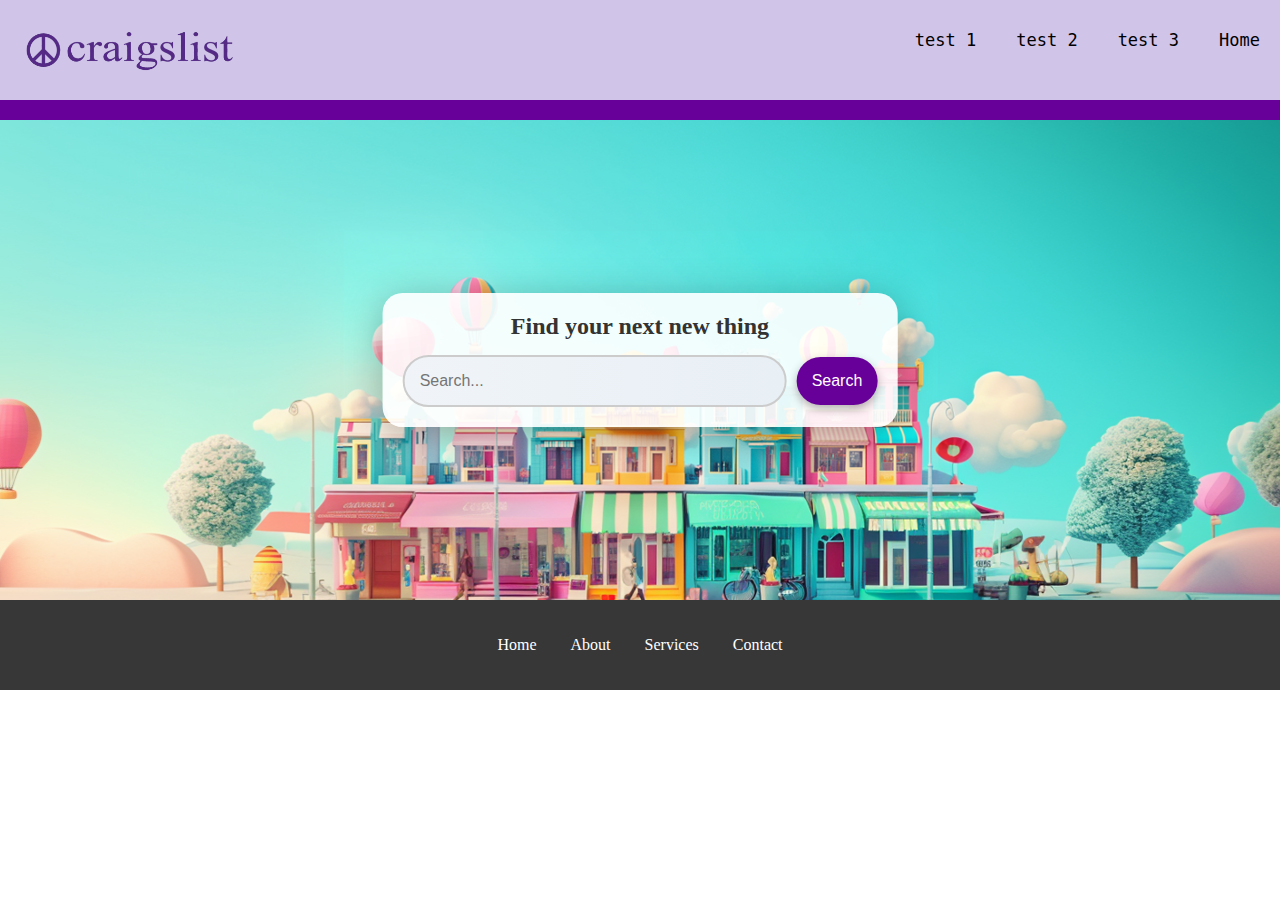
==== index.html @ de423bd8 "HW 17 changes" ====
<!DOCTYPE html>
<html>
    <head>
        <link href="css\home.css" type="text/css" rel="stylesheet" />
        <script src="app.js" type="text/javascript"></script>
    </head>
    <body>
        <section class="header">
            <div class="top_nav">
                <a>
                    <img
                        class="logo"
                        src="images\craigslist_logo.png"
                        alt="Craigslist Logo"
                    />
                </a>
                <div class="nav_links">
                    <a class="active" href="index.html"> Home </a>
                    <a href="#test3">test 3</a>
                    <a href="#test2">test 2</a>
                    <a href="#test1">test 1</a>
                </div>
            </div>
            <div class="hero">
                <div class="search-box">
                    <div class="hero-text">Find your next new thing</div>
                    <div class="search-input-container">
                        <input type="text" placeholder="Search..." />
                        <button type="submit">Search</button>
                    </div>
                </div>
                <img
                    class="heroImg"
                    src="images/heroBannerImg.png"
                    alt="Cartoon Street Image"
                />
            </div>
        </section>
        <section class="body">
            <div></div>
        </section>
        <footer>
            <ul>
                <li><a href="#">Home</a></li>
                <li><a href="#">About</a></li>
                <li><a href="#">Services</a></li>
                <li><a href="#">Contact</a></li>
            </ul>
        </footer>
    </body>
</html>
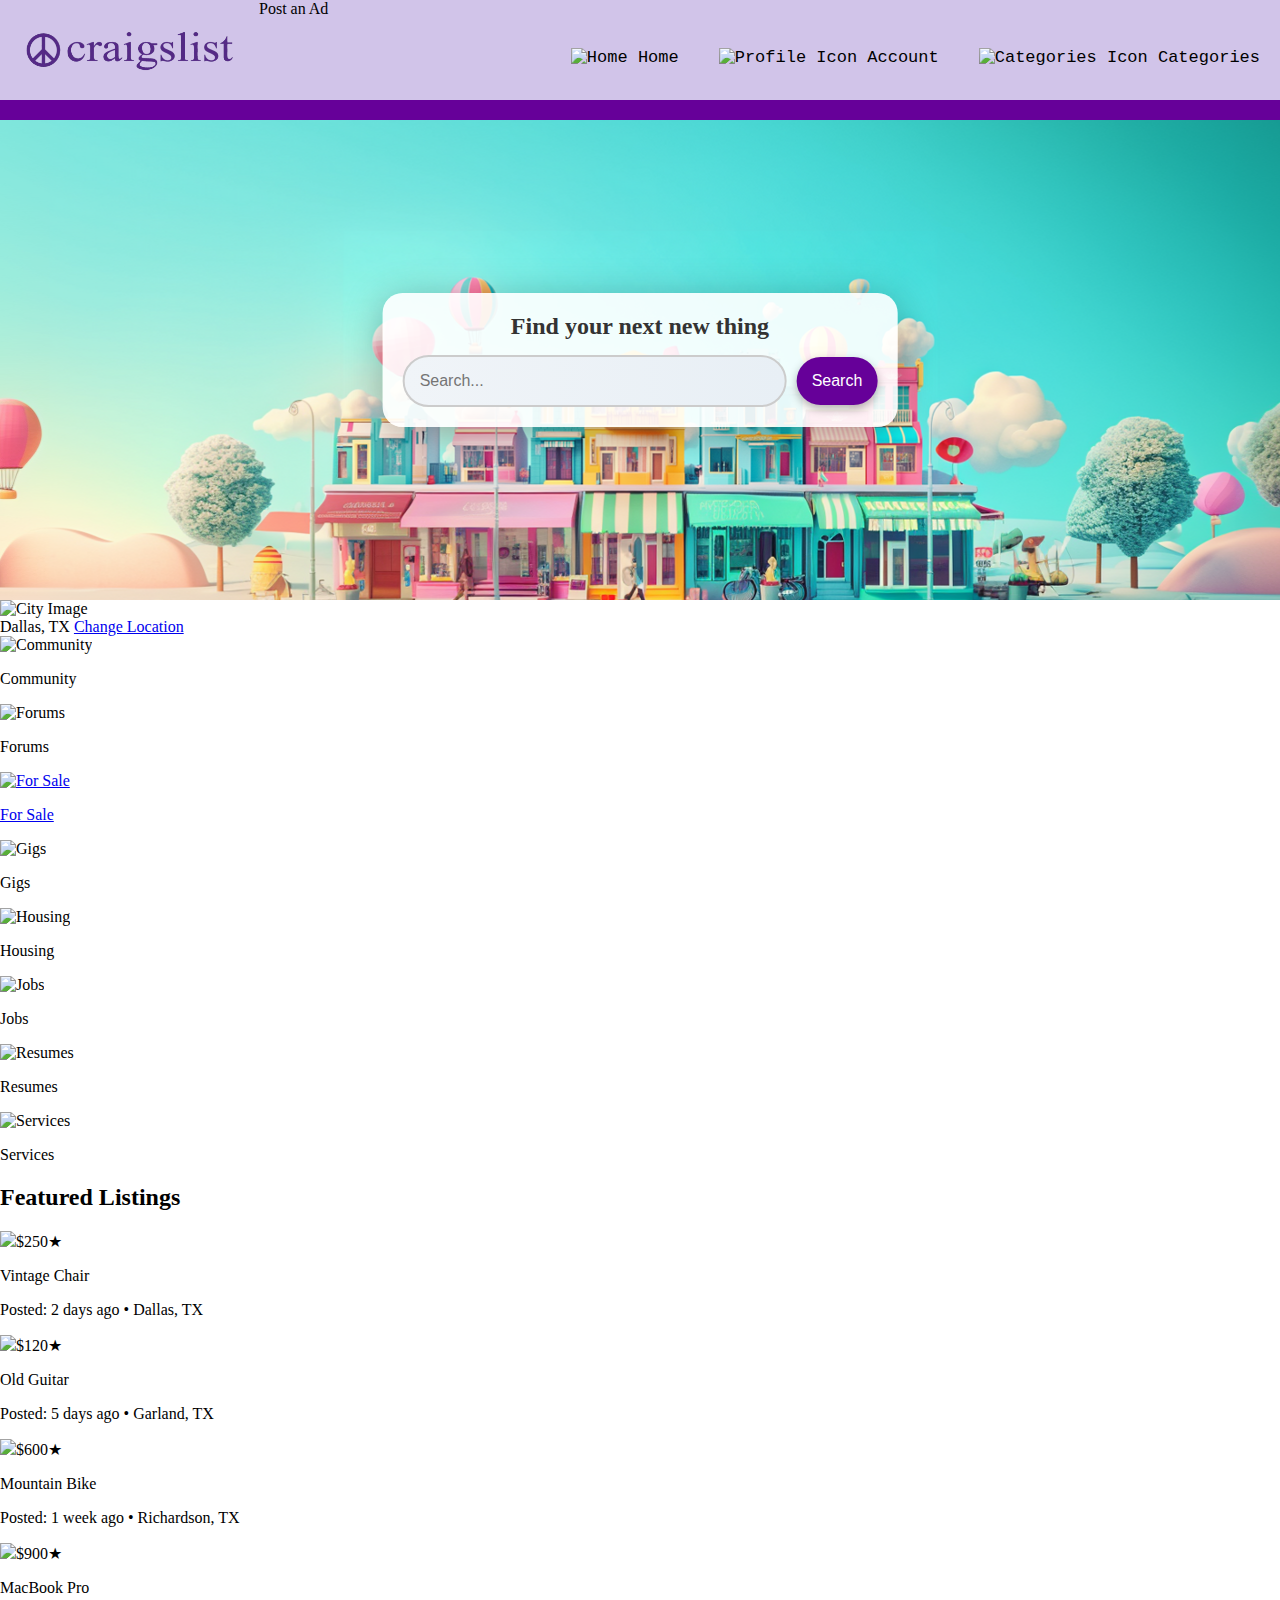
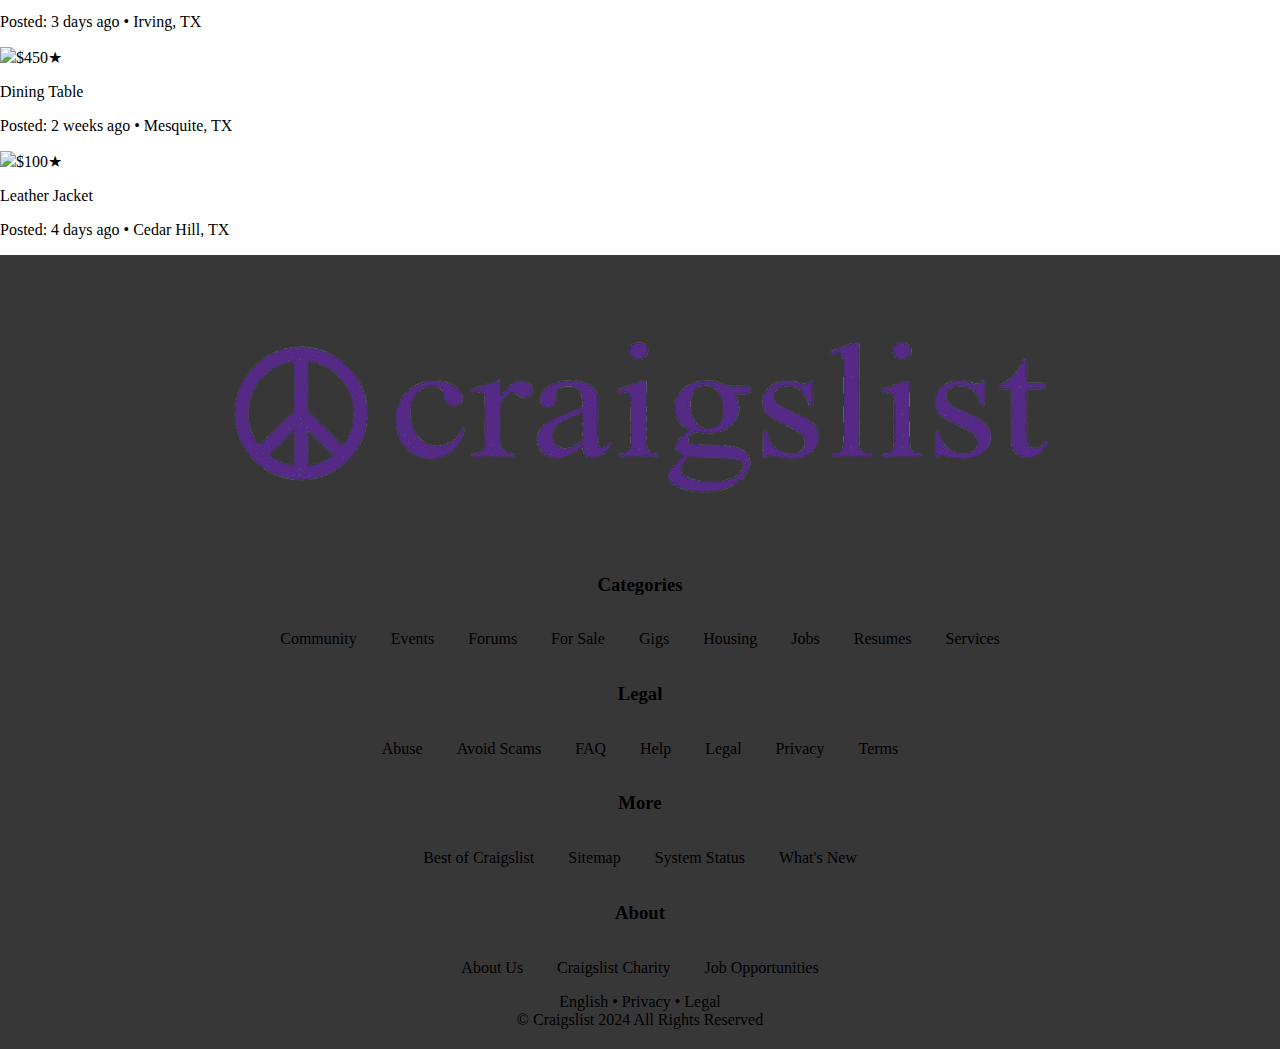
==== commit 64be1326: "link break" ====
--- a/index.html
+++ b/index.html
@@ -1,6 +1,10 @@
 <!DOCTYPE html>
 <html>
     <head>
+        <title>
+            craigslist: dallas jobs, apartments, for sale, services, community,
+            and events
+        </title>
         <link href="css\home.css" type="text/css" rel="stylesheet" />
         <script src="app.js" type="text/javascript"></script>
     </head>
@@ -15,37 +19,173 @@
                     />
                 </a>
                 <div class="nav_links">
-                    <a class="active" href="index.html"> Home </a>
-                    <a href="#test3">test 3</a>
-                    <a href="#test2">test 2</a>
-                    <a href="#test1">test 1</a>
+                    <div class="post-ad">Post an Ad</div>
+                    <a href="#categories">
+                        <img
+                            class="categories-icon"
+                            src="images/categories_icon.png"
+                            alt="Categories Icon"
+                        />
+                        <span>Categories</span>
+                    </a>
+                    <a href="#account">
+                        <img
+                            class="profile-icon"
+                            src="images/profile_icon.png"
+                            alt="Profile Icon"
+                        />
+                        <span>Account</span>
+                    </a>
+                    <a href="#home">
+                        <img
+                            class="home-icon"
+                            src="path/to/house-icon.png"
+                            alt="Home"
+                        />
+                        <span>Home</span>
+                    </a>
                 </div>
             </div>
-            <div class="hero">
-                <div class="search-box">
-                    <div class="hero-text">Find your next new thing</div>
-                    <div class="search-input-container">
-                        <input type="text" placeholder="Search..." />
-                        <button type="submit">Search</button>
-                    </div>
+        </section>
+        <section class="hero">
+            <div class="search-box">
+                <div class="hero-text">Find your next new thing</div>
+                <div class="search-input-container">
+                    <input type="text" placeholder="Search..." />
+                    <button type="submit">Search</button>
                 </div>
-                <img
-                    class="heroImg"
-                    src="images/heroBannerImg.png"
-                    alt="Cartoon Street Image"
-                />
+            </div>
+            <img
+                class="heroImg"
+                src="images/heroBannerImg.png"
+                alt="Cartoon Street Image"
+            />
+        </section>
+        <section class="location">
+            <img
+                src="https://via.placeholder.com/150"
+                alt="City Image"
+                class="location-image"
+            />
+            <div class="location-text">
+                <span class="location-name">Dallas, TX</span>
+                <a href="#" class="change-location">Change Location</a>
             </div>
         </section>
-        <section class="body">
-            <div></div>
+        <section class="categories">
+            <div class="grid-container">
+                <div class="grid-item">
+                    <img
+                        src="https://via.placeholder.com/150"
+                        alt="Community"
+                    />
+                    <p>Community</p>
+                </div>
+                <div class="grid-item">
+                    <img src="https://via.placeholder.com/150" alt="Forums" />
+                    <p>Forums</p>
+                </div>
+                <div class="grid-item">
+                    <a href="for-sale.html">
+                        <img
+                            src="https://via.placeholder.com/150"
+                            alt="For Sale"
+                        />
+                        <p>For Sale</p>
+                    </a>
+                </div>
+                <div class="grid-item">
+                    <img src="https://via.placeholder.com/150" alt="Gigs" />
+                    <p>Gigs</p>
+                </div>
+                <div class="grid-item">
+                    <img src="https://via.placeholder.com/150" alt="Housing" />
+                    <p>Housing</p>
+                </div>
+                <div class="grid-item">
+                    <img src="https://via.placeholder.com/150" alt="Jobs" />
+                    <p>Jobs</p>
+                </div>
+                <div class="grid-item">
+                    <img src="https://via.placeholder.com/150" alt="Resumes" />
+                    <p>Resumes</p>
+                </div>
+                <div class="grid-item">
+                    <img src="https://via.placeholder.com/150" alt="Services" />
+                    <p>Services</p>
+                </div>
+            </div>
+        </section>
+        <section class="featured">
+            <h2>Featured Listings</h2>
+            <div id="card-container"></div>
+
+            <script src="js/homeCards.js"></script>
         </section>
         <footer>
-            <ul>
-                <li><a href="#">Home</a></li>
-                <li><a href="#">About</a></li>
-                <li><a href="#">Services</a></li>
-                <li><a href="#">Contact</a></li>
-            </ul>
+            <div class="footer-grid">
+                <div class="footer-column logo-column">
+                    <img
+                        src="images/craigslist_logo.png"
+                        alt="Craigslist Logo"
+                    />
+                </div>
+                <div class="footer-column">
+                    <h3>Categories</h3>
+                    <ul>
+                        <li>Community</li>
+                        <li>Events</li>
+                        <li>Forums</li>
+                        <li>For Sale</li>
+                        <li>Gigs</li>
+                        <li>Housing</li>
+                        <li>Jobs</li>
+                        <li>Resumes</li>
+                        <li>Services</li>
+                    </ul>
+                </div>
+                <div class="footer-column">
+                    <h3>Legal</h3>
+                    <ul>
+                        <li>Abuse</li>
+                        <li>Avoid Scams</li>
+                        <li>FAQ</li>
+                        <li>Help</li>
+                        <li>Legal</li>
+                        <li>Privacy</li>
+                        <li>Terms</li>
+                    </ul>
+                </div>
+                <div class="footer-column">
+                    <h3>More</h3>
+                    <ul>
+                        <li>Best of Craigslist</li>
+                        <li>Sitemap</li>
+                        <li>System Status</li>
+                        <li>What's New</li>
+                    </ul>
+                </div>
+                <div class="footer-column">
+                    <h3>About</h3>
+                    <ul>
+                        <li>About Us</li>
+                        <li>Craigslist Charity</li>
+                        <li>Job Opportunities</li>
+                    </ul>
+                </div>
+            </div>
+            <div class="footer-bottom">
+                <div class="footer-left">
+                    <span>English</span>
+                    <span class="separator">•</span>
+                    <span>Privacy</span>
+                    <span class="separator">•</span>
+                    <span>Legal</span>
+                </div>
+                <div class="footer-right">
+                    &copy; Craigslist 2024 All Rights Reserved
+                </div>
+            </div>
         </footer>
     </body>
 </html>
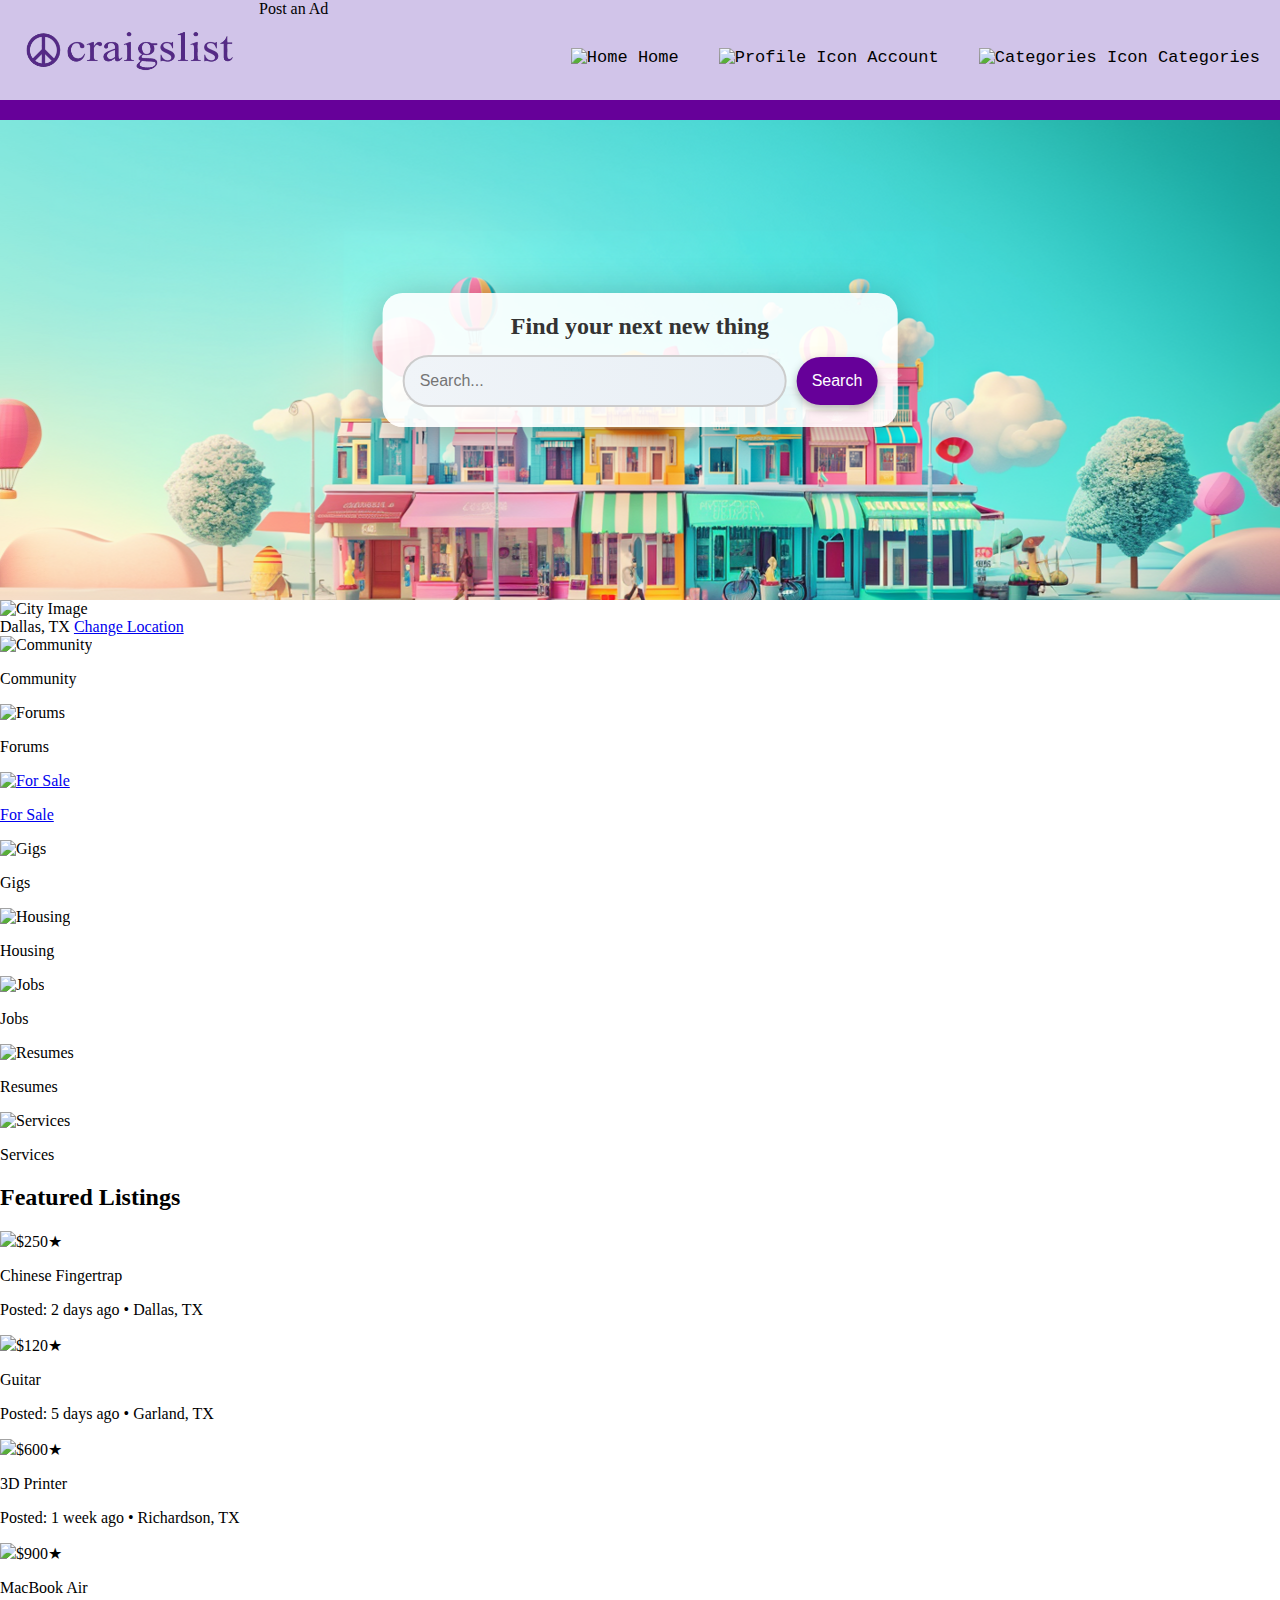
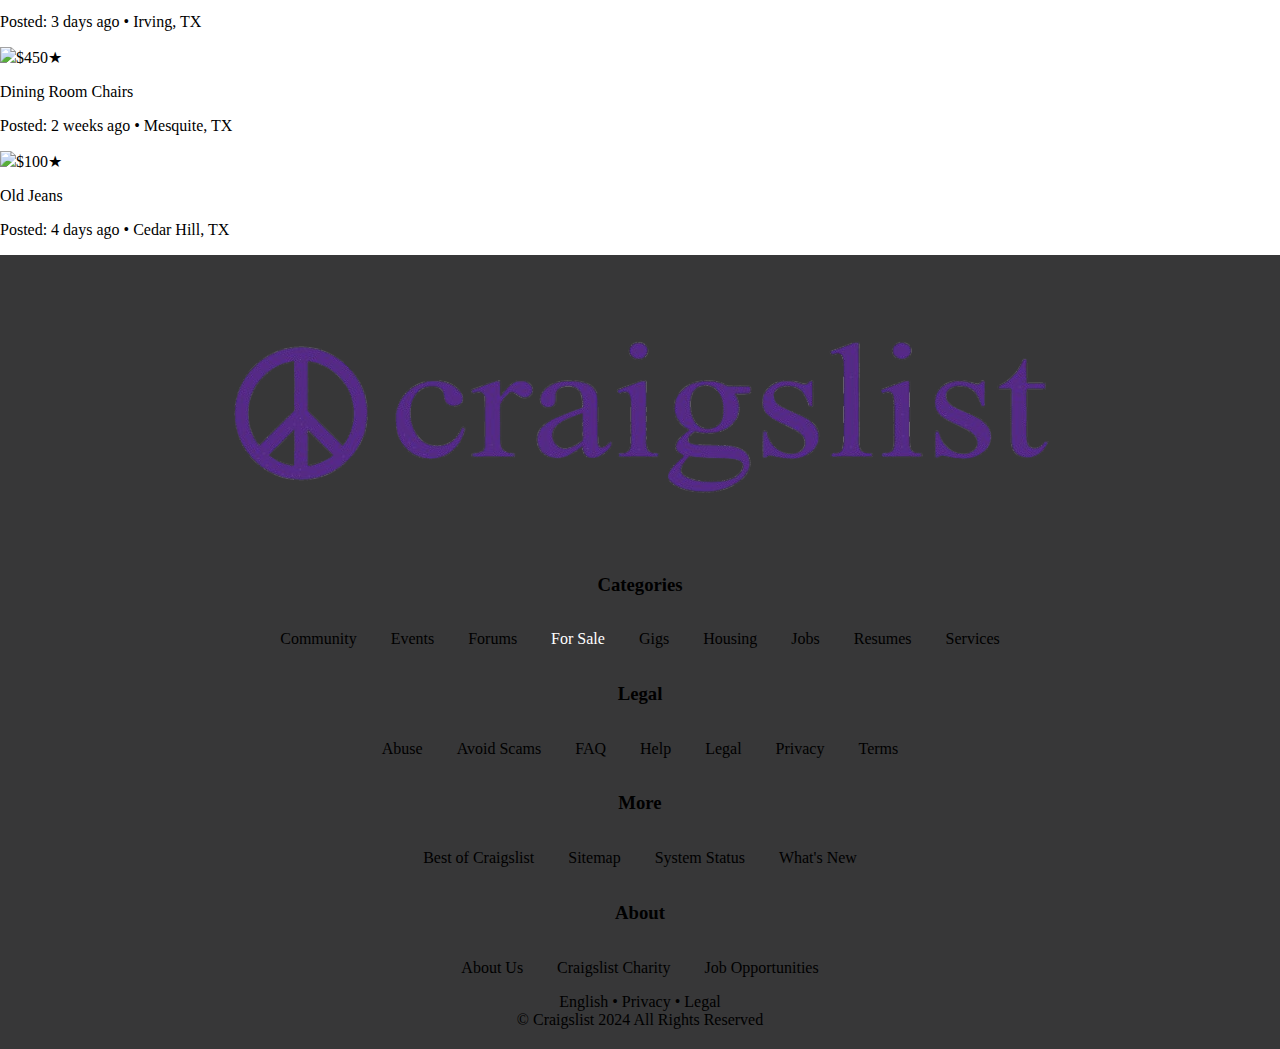
==== commit 8d6ce68e: "fixed links and pagination" ====
--- a/index.html
+++ b/index.html
@@ -20,7 +20,7 @@
                 </a>
                 <div class="nav_links">
                     <div class="post-ad">Post an Ad</div>
-                    <a href="#categories">
+                    <a>
                         <img
                             class="categories-icon"
                             src="images/categories_icon.png"
@@ -28,7 +28,7 @@
                         />
                         <span>Categories</span>
                     </a>
-                    <a href="#account">
+                    <a>
                         <img
                             class="profile-icon"
                             src="images/profile_icon.png"
@@ -36,7 +36,7 @@
                         />
                         <span>Account</span>
                     </a>
-                    <a href="#home">
+                    <a href="index.html">
                         <img
                             class="home-icon"
                             src="path/to/house-icon.png"
@@ -136,7 +136,7 @@
                         <li>Community</li>
                         <li>Events</li>
                         <li>Forums</li>
-                        <li>For Sale</li>
+                        <li><a href="for-sale.html">For Sale</a></li>
                         <li>Gigs</li>
                         <li>Housing</li>
                         <li>Jobs</li>
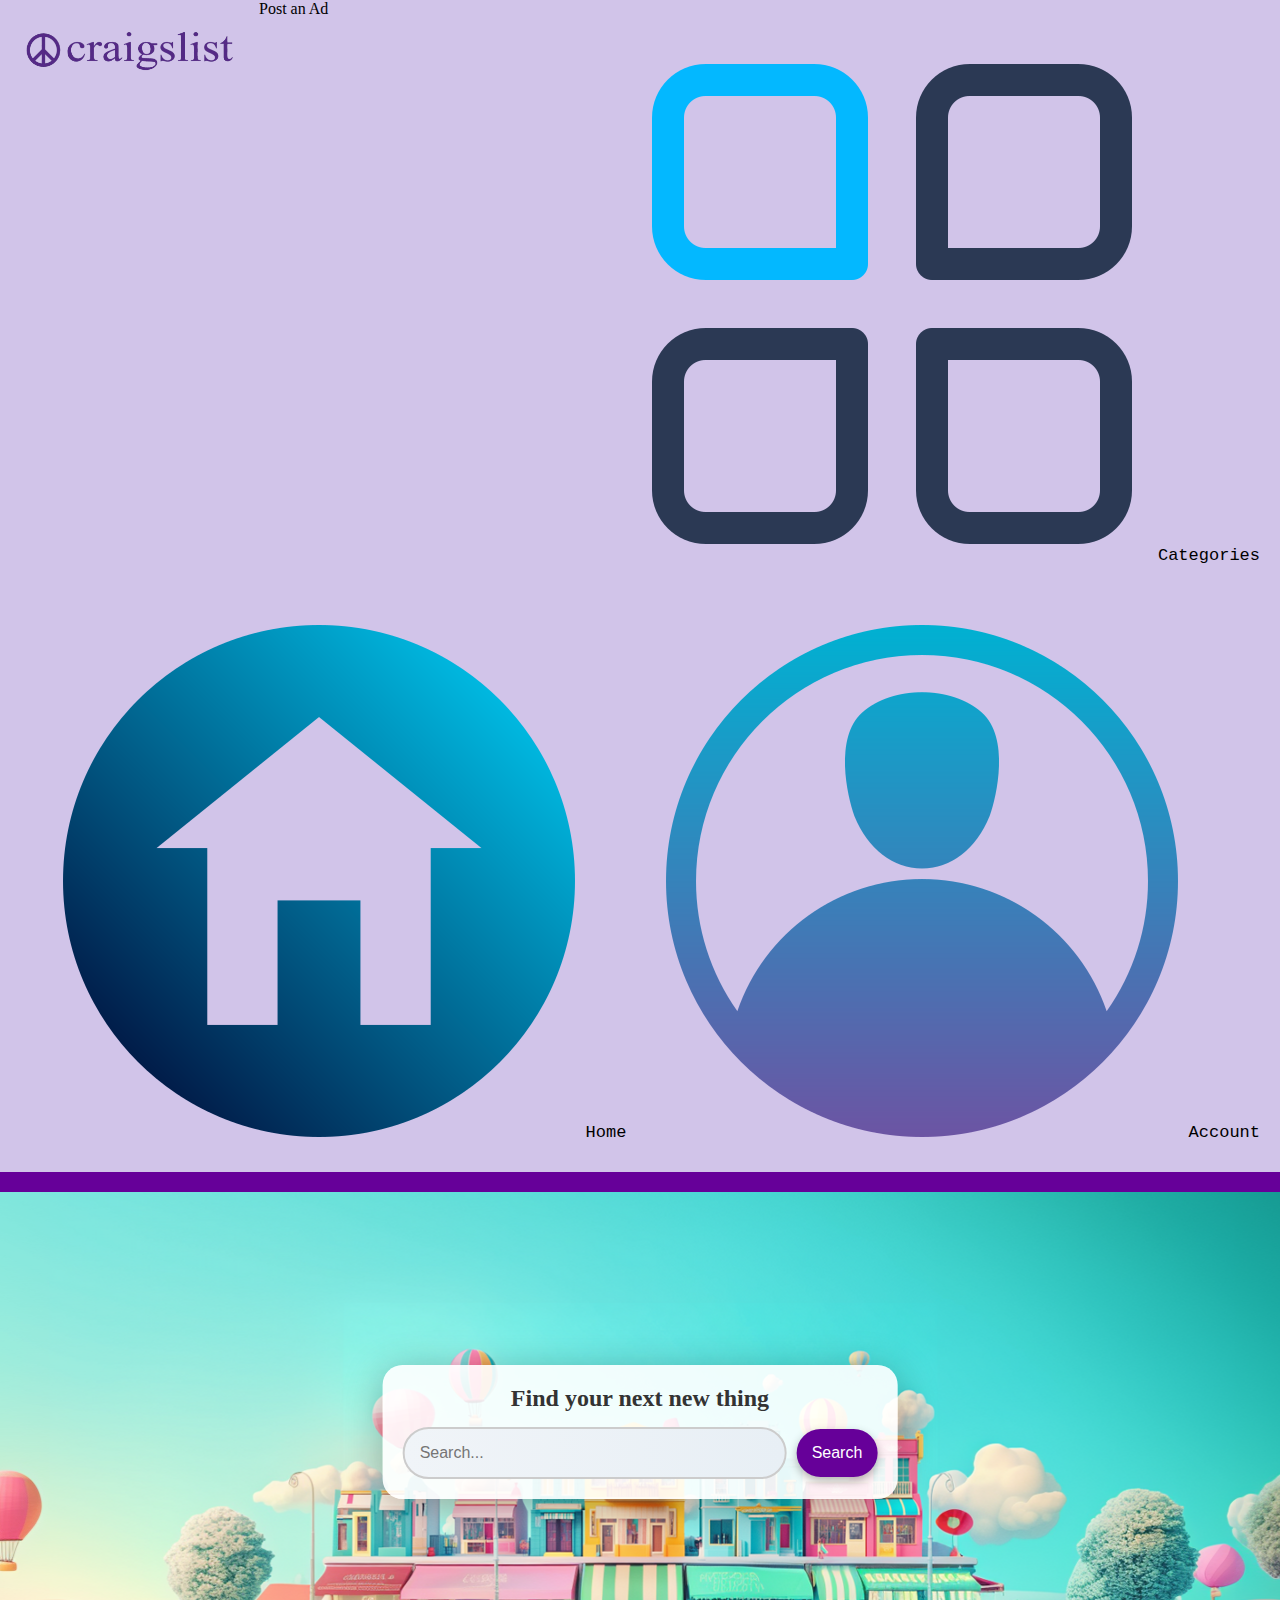
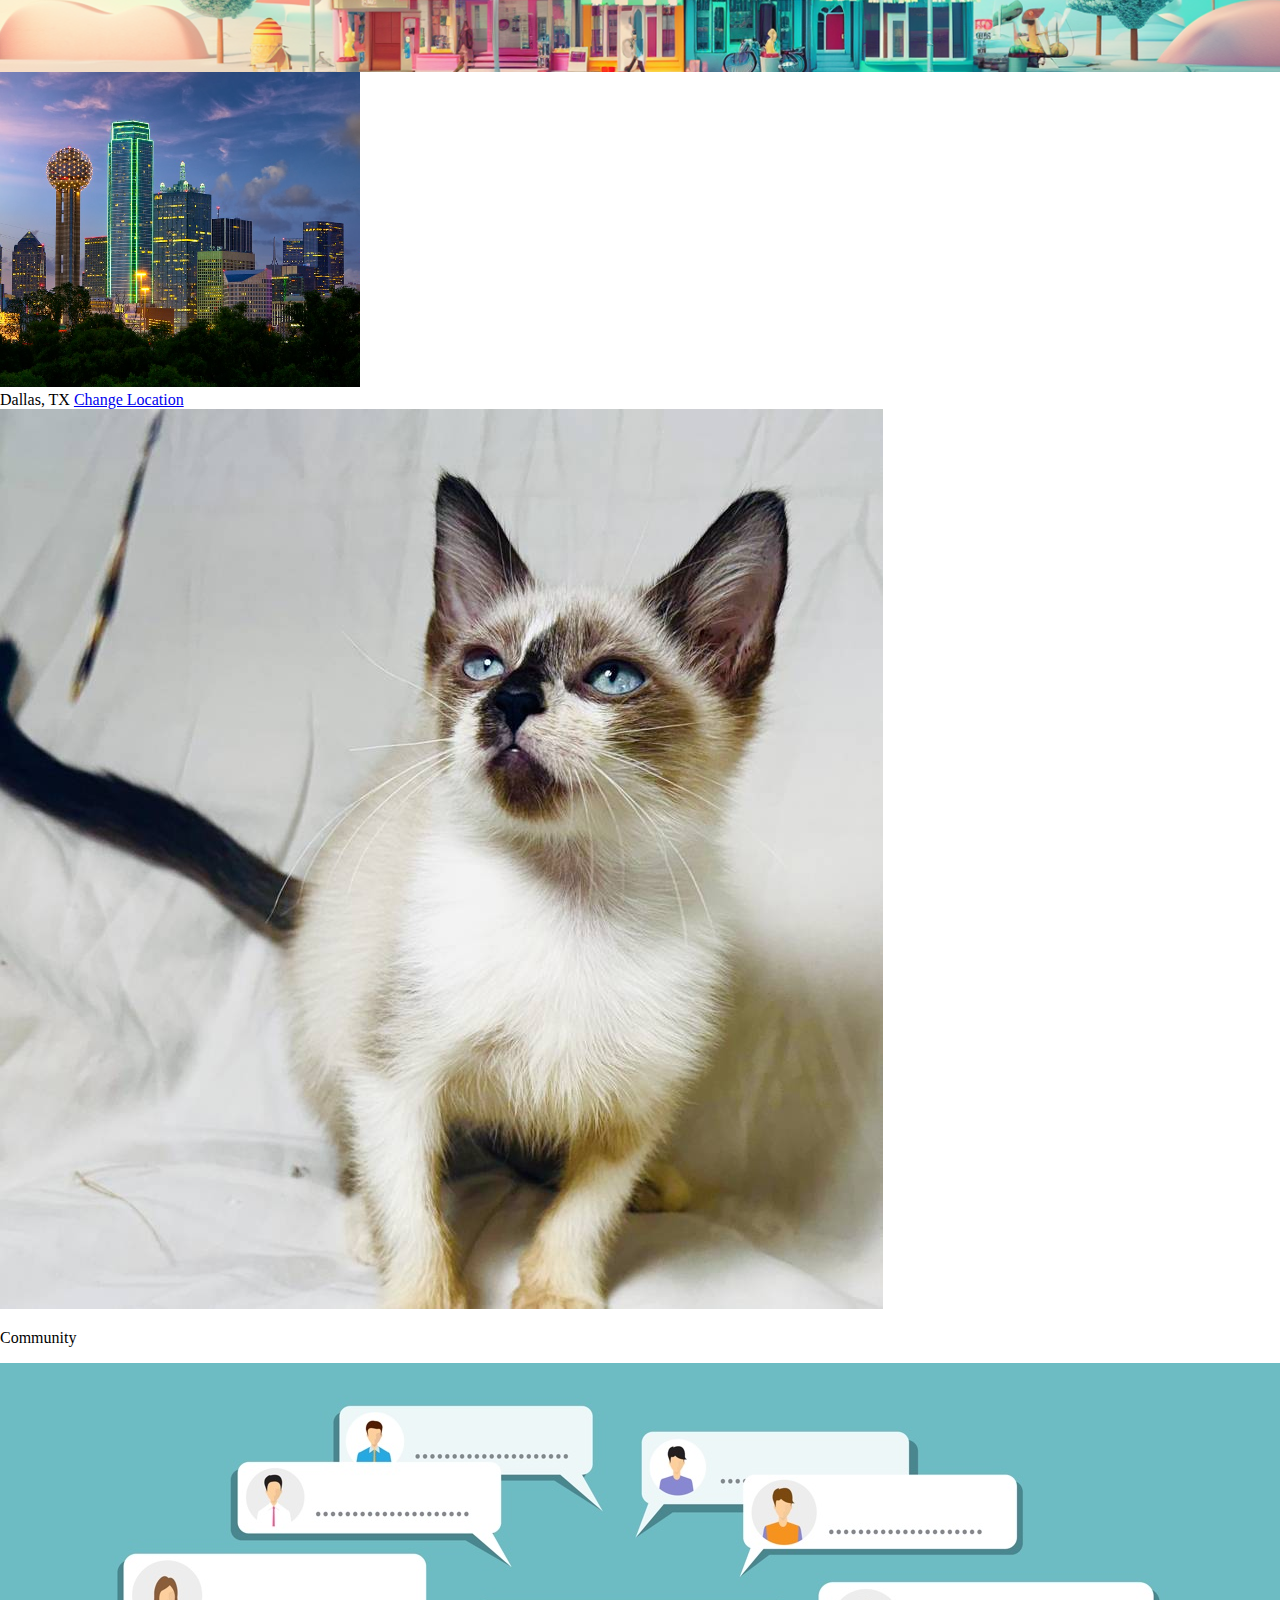
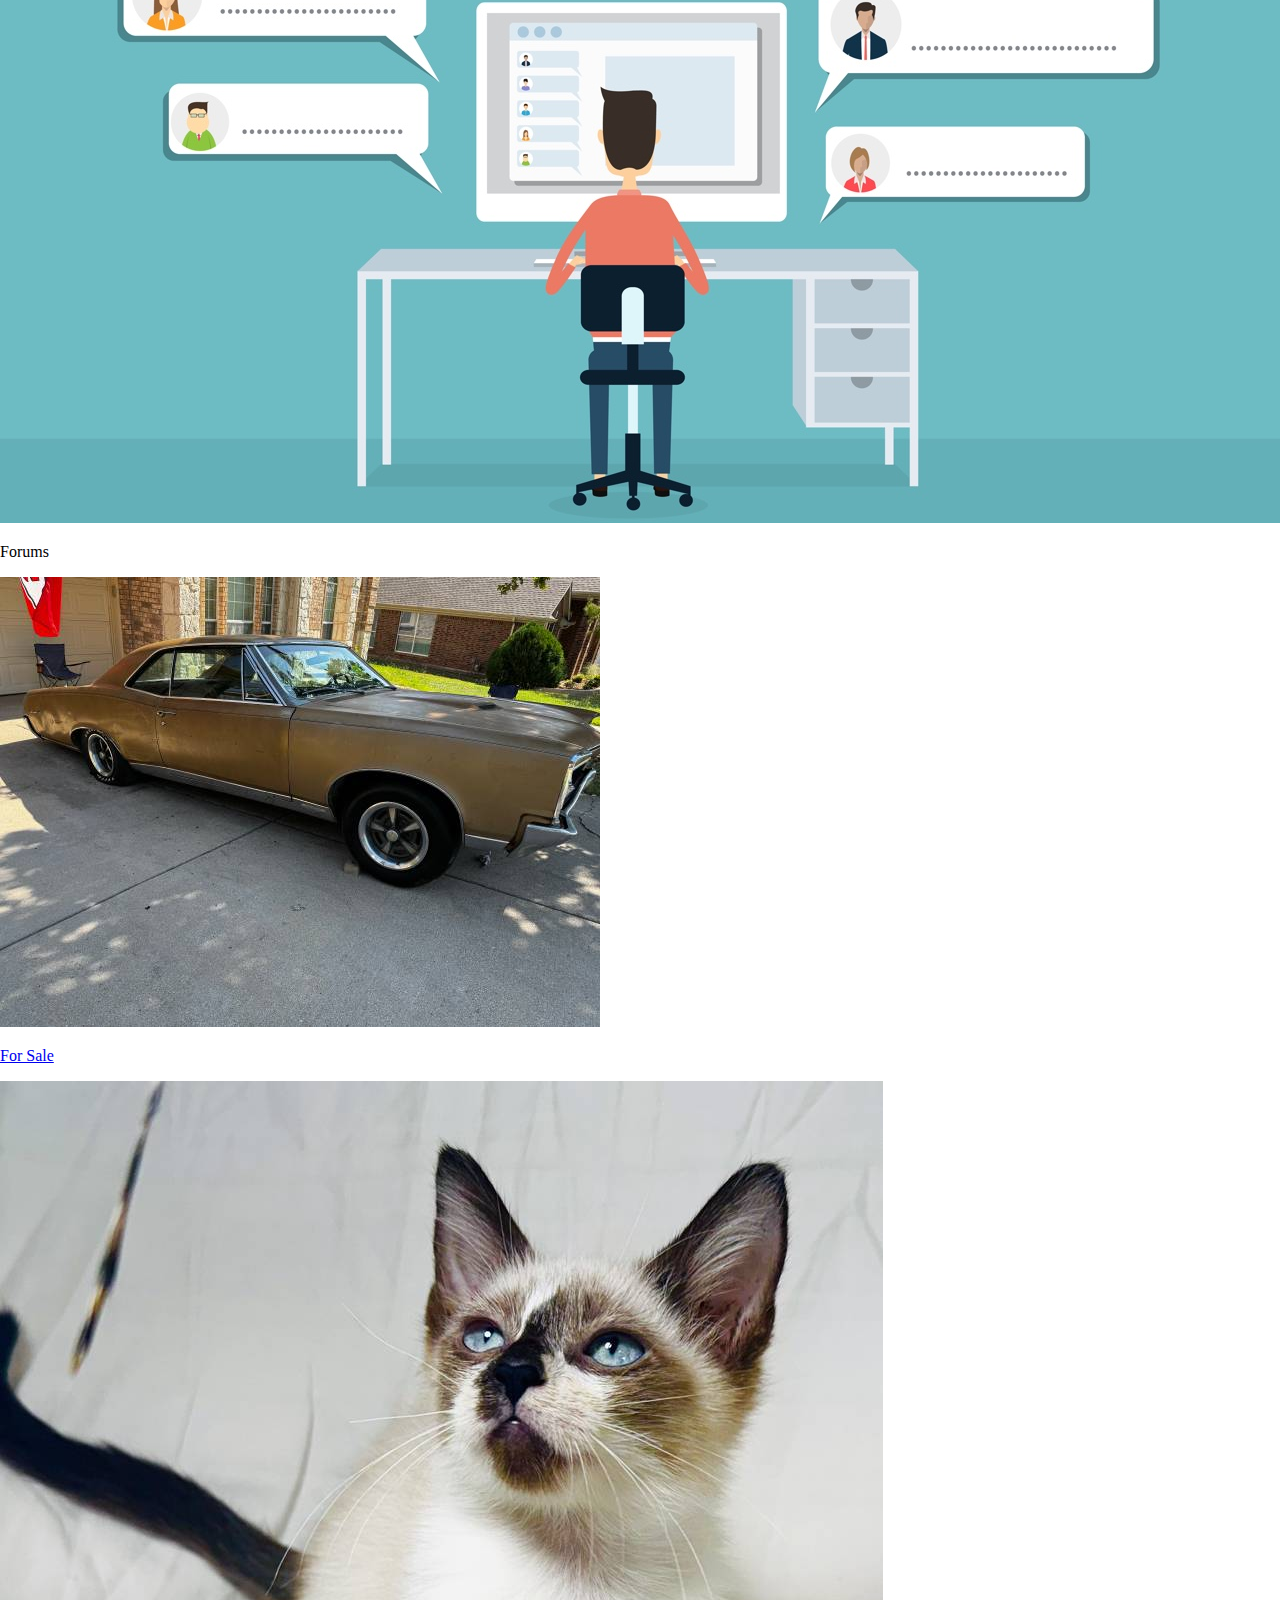
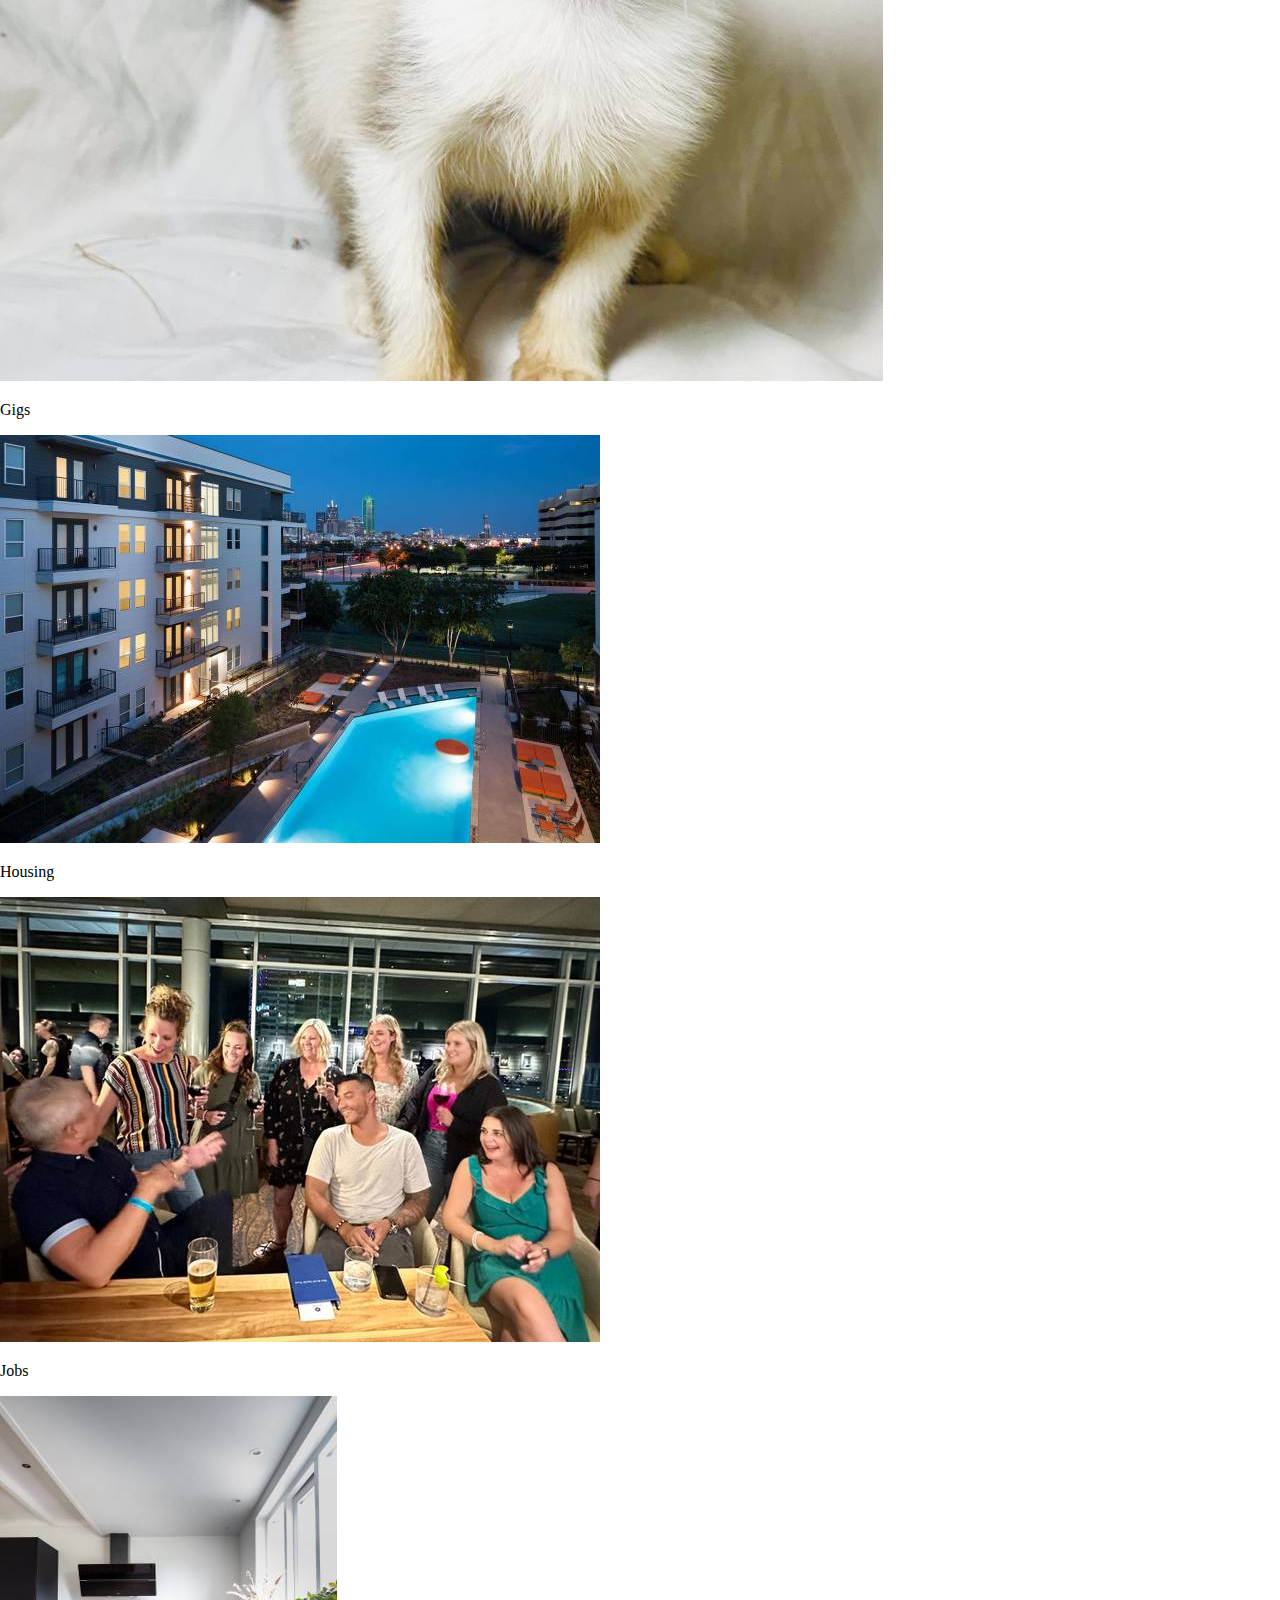
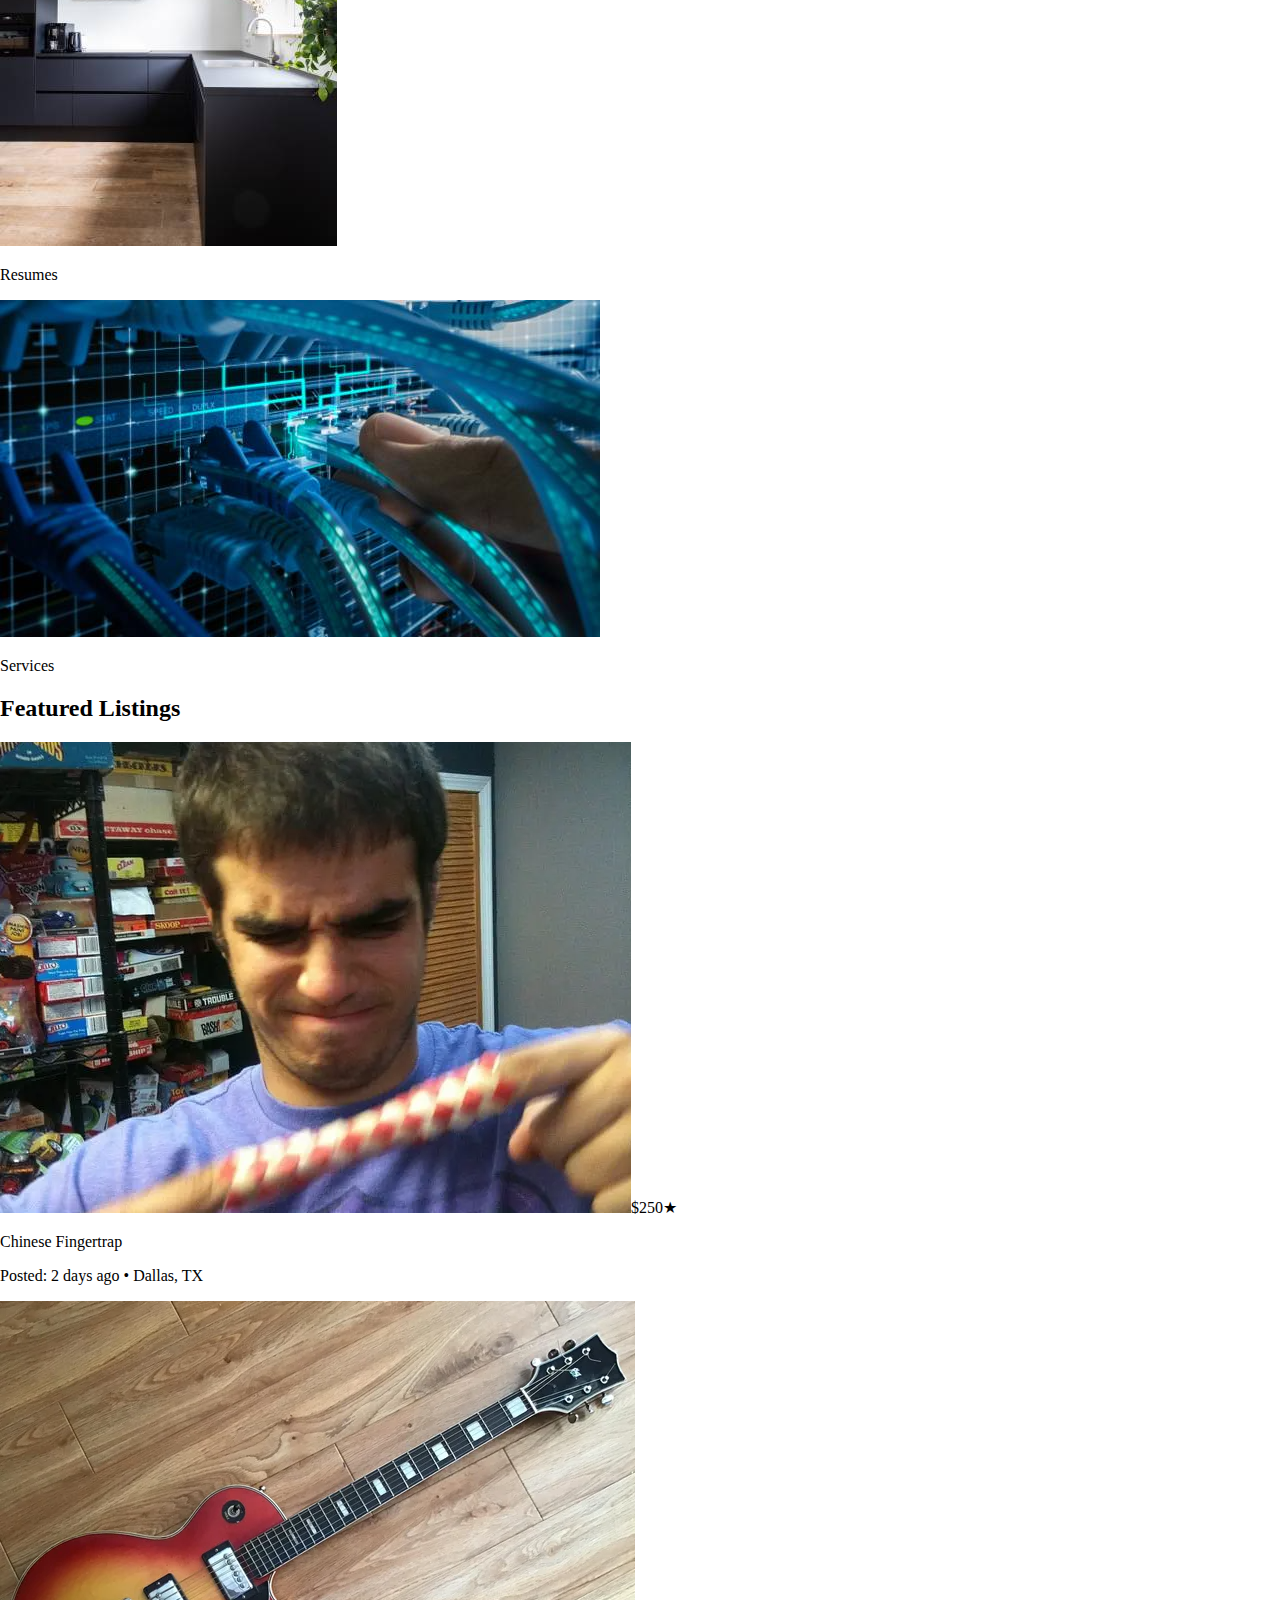
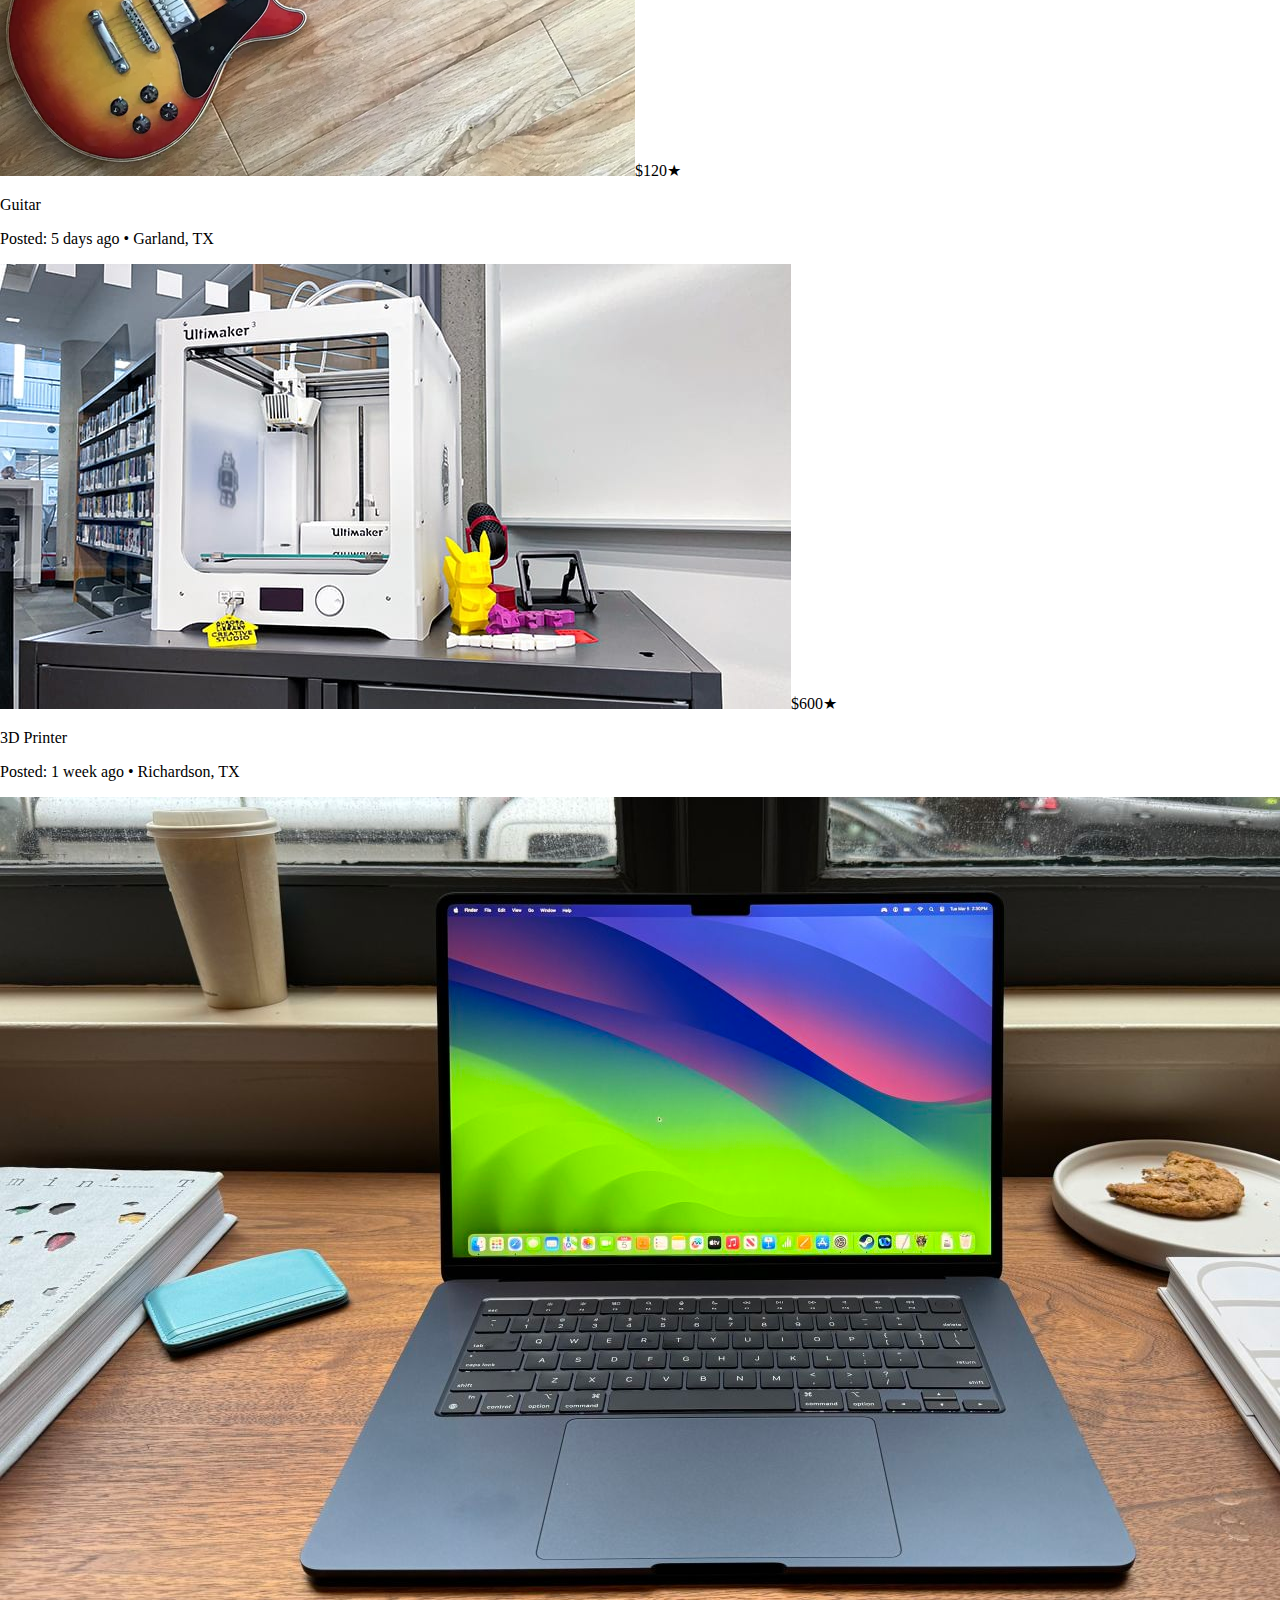
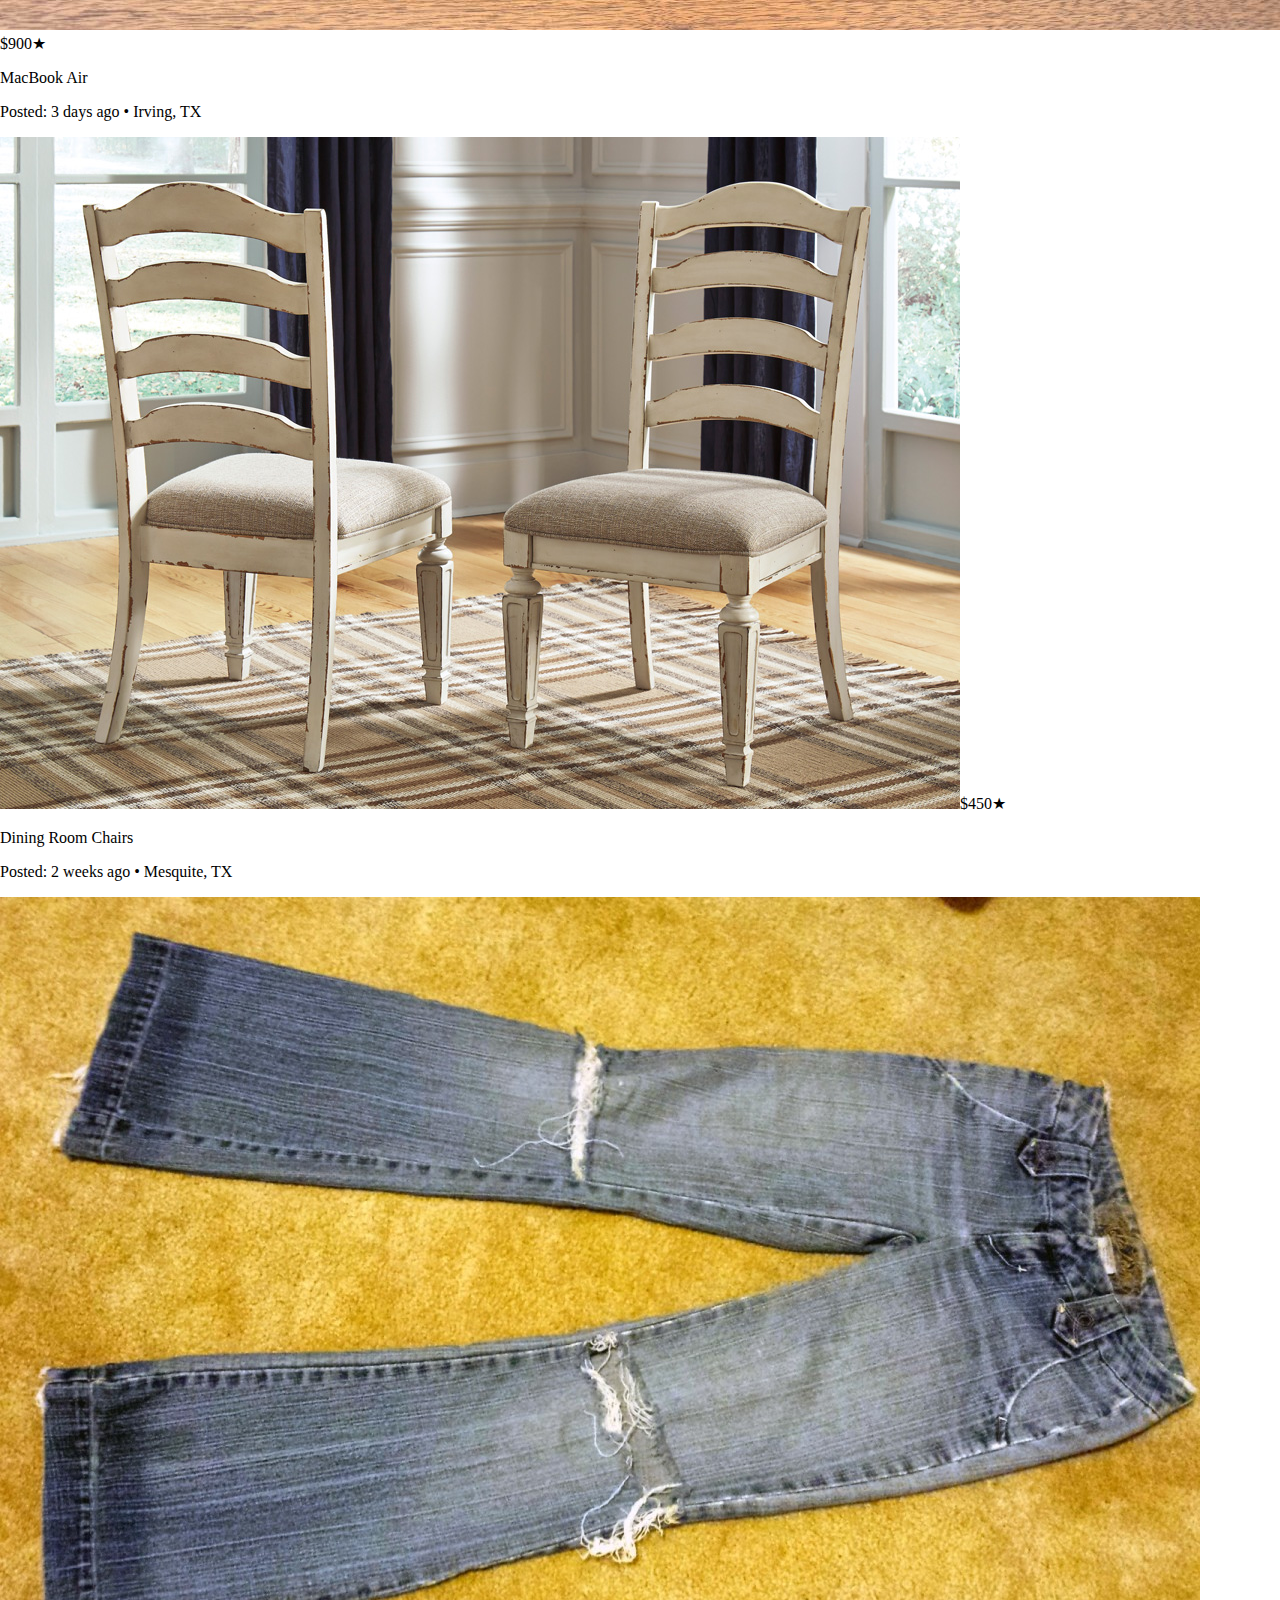
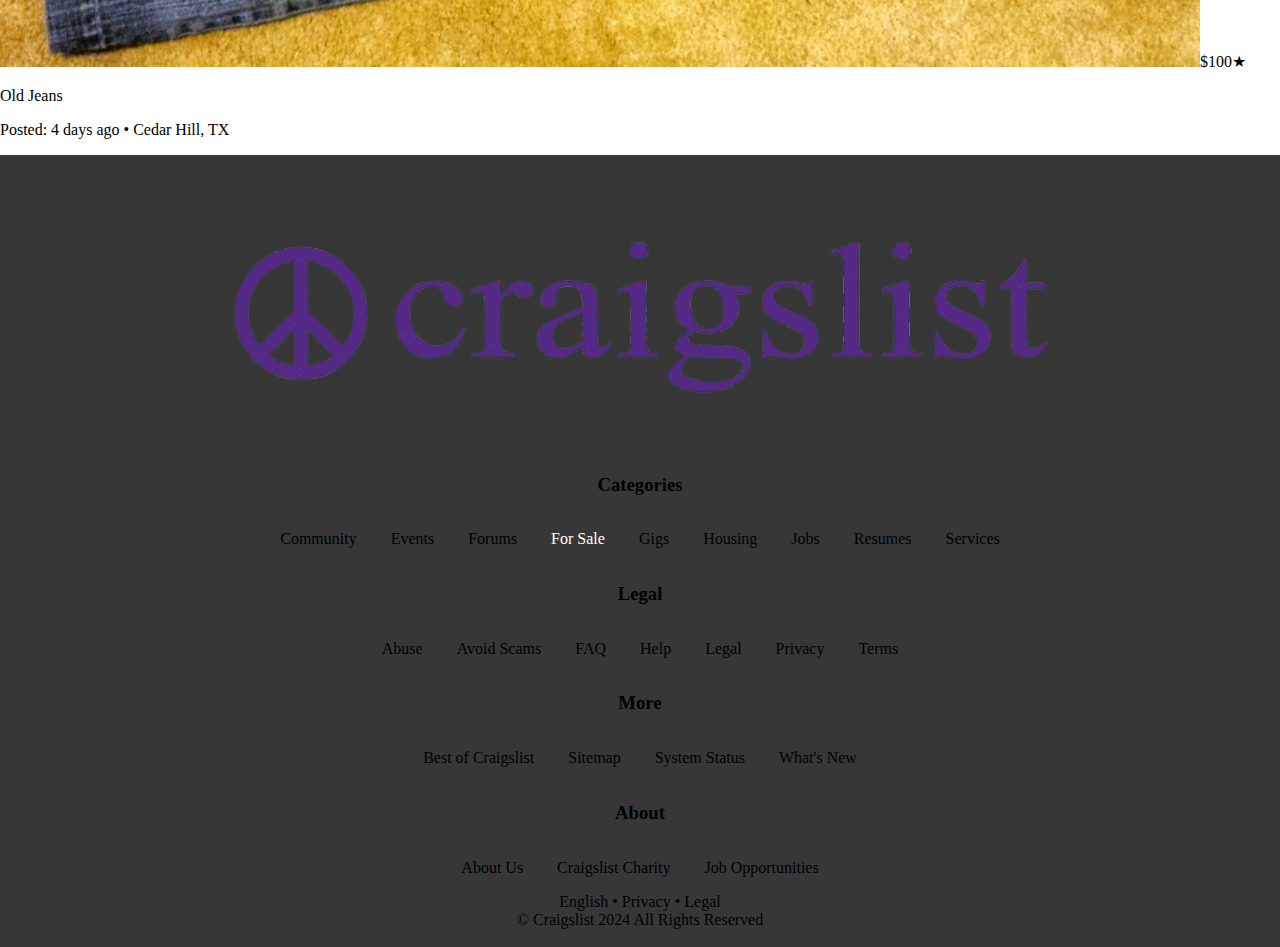
==== commit b158706e: "added images" ====
--- a/index.html
+++ b/index.html
@@ -39,7 +39,7 @@
                     <a href="index.html">
                         <img
                             class="home-icon"
-                            src="path/to/house-icon.png"
+                            src="images/house-icon.png"
                             alt="Home"
                         />
                         <span>Home</span>
@@ -63,7 +63,7 @@
         </section>
         <section class="location">
             <img
-                src="https://via.placeholder.com/150"
+                src="images/dallas_tx.png"
                 alt="City Image"
                 class="location-image"
             />
@@ -75,43 +75,37 @@
         <section class="categories">
             <div class="grid-container">
                 <div class="grid-item">
-                    <img
-                        src="https://via.placeholder.com/150"
-                        alt="Community"
-                    />
+                    <img src="images/community.jpg" alt="Community" />
                     <p>Community</p>
                 </div>
                 <div class="grid-item">
-                    <img src="https://via.placeholder.com/150" alt="Forums" />
+                    <img src="images/forums.jpg"" alt="Forums" />
                     <p>Forums</p>
                 </div>
                 <div class="grid-item">
                     <a href="for-sale.html">
-                        <img
-                            src="https://via.placeholder.com/150"
-                            alt="For Sale"
-                        />
+                        <img src="images/forsale.jpg" alt="For Sale" />
                         <p>For Sale</p>
                     </a>
                 </div>
                 <div class="grid-item">
-                    <img src="https://via.placeholder.com/150" alt="Gigs" />
+                    <img src="images/community.jpg" alt="Gigs" />
                     <p>Gigs</p>
                 </div>
                 <div class="grid-item">
-                    <img src="https://via.placeholder.com/150" alt="Housing" />
+                    <img src="images/housing.jpg" alt="Housing" />
                     <p>Housing</p>
                 </div>
                 <div class="grid-item">
-                    <img src="https://via.placeholder.com/150" alt="Jobs" />
+                    <img src="images/job.jpg" alt="Jobs" />
                     <p>Jobs</p>
                 </div>
                 <div class="grid-item">
-                    <img src="https://via.placeholder.com/150" alt="Resumes" />
+                    <img src="images/resumes.jpg" alt="Resumes" />
                     <p>Resumes</p>
                 </div>
                 <div class="grid-item">
-                    <img src="https://via.placeholder.com/150" alt="Services" />
+                    <img src="images/services.jpg" alt="Services" />
                     <p>Services</p>
                 </div>
             </div>
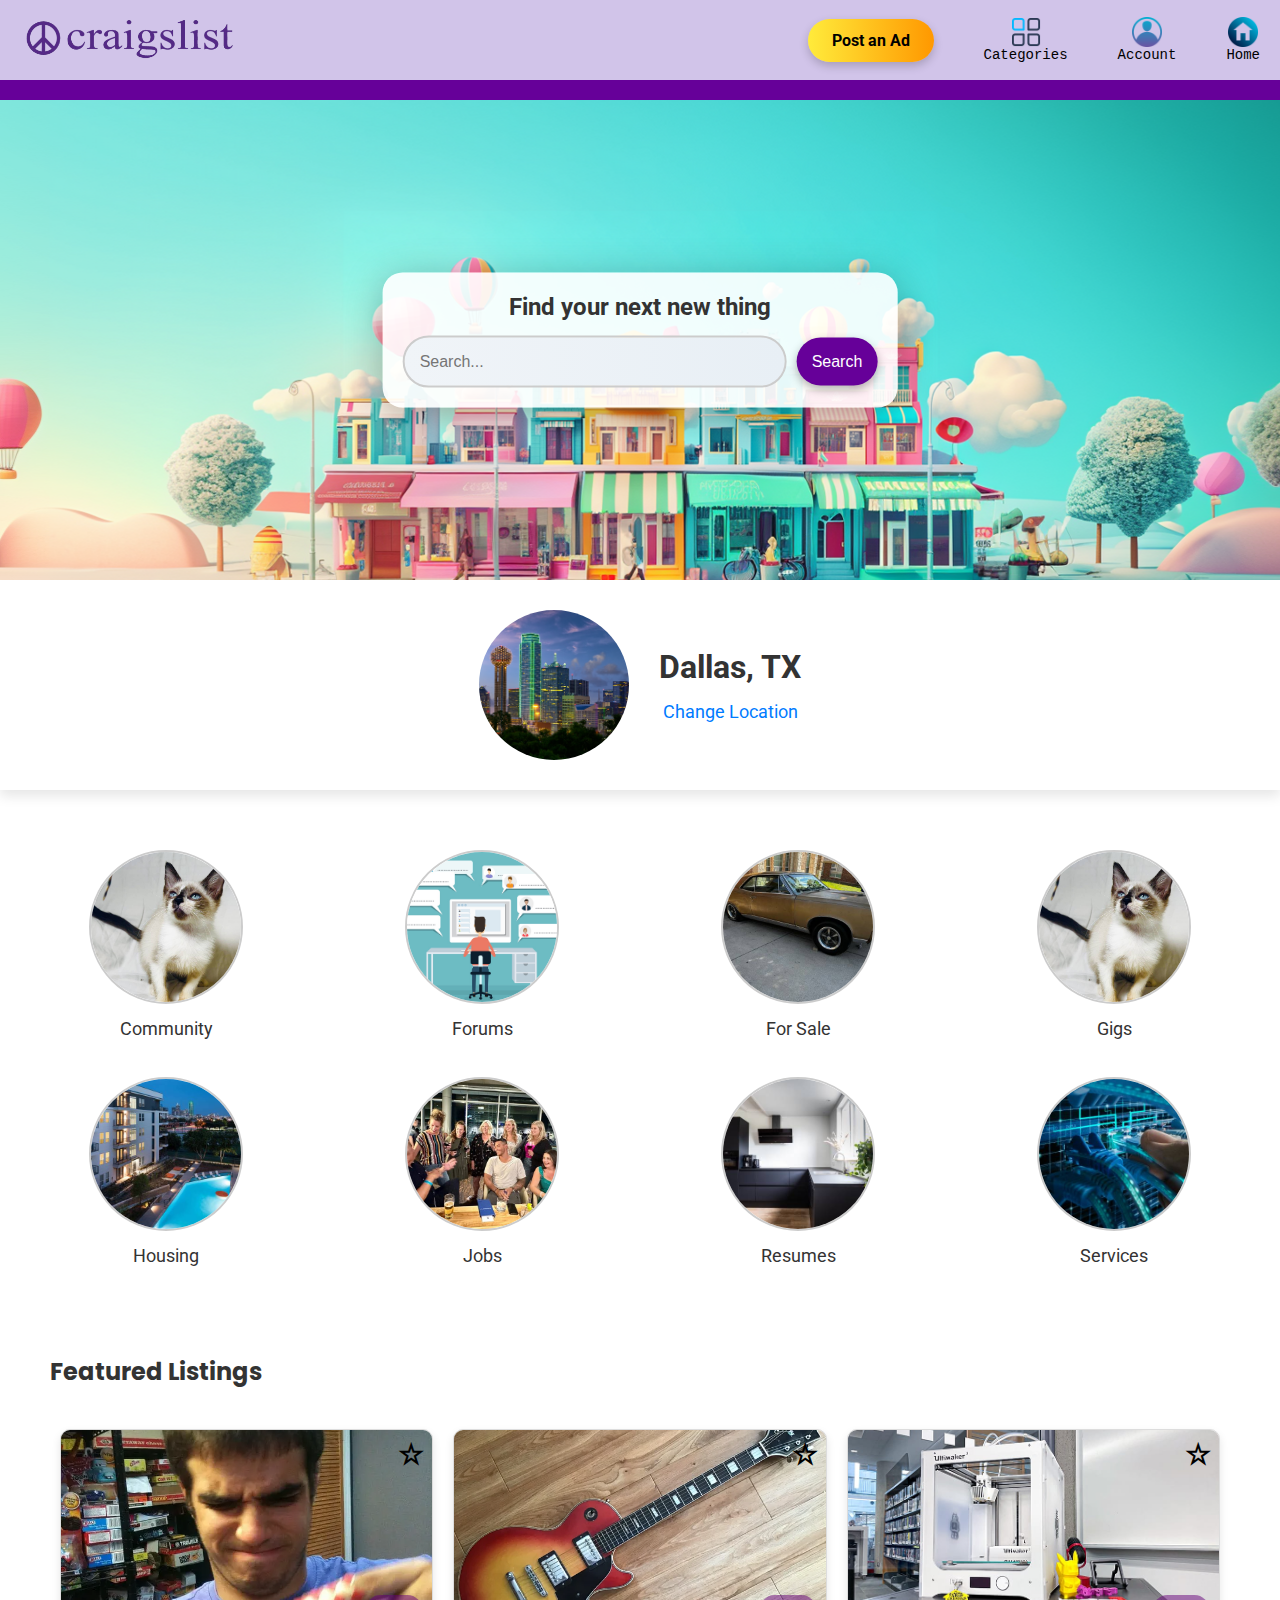
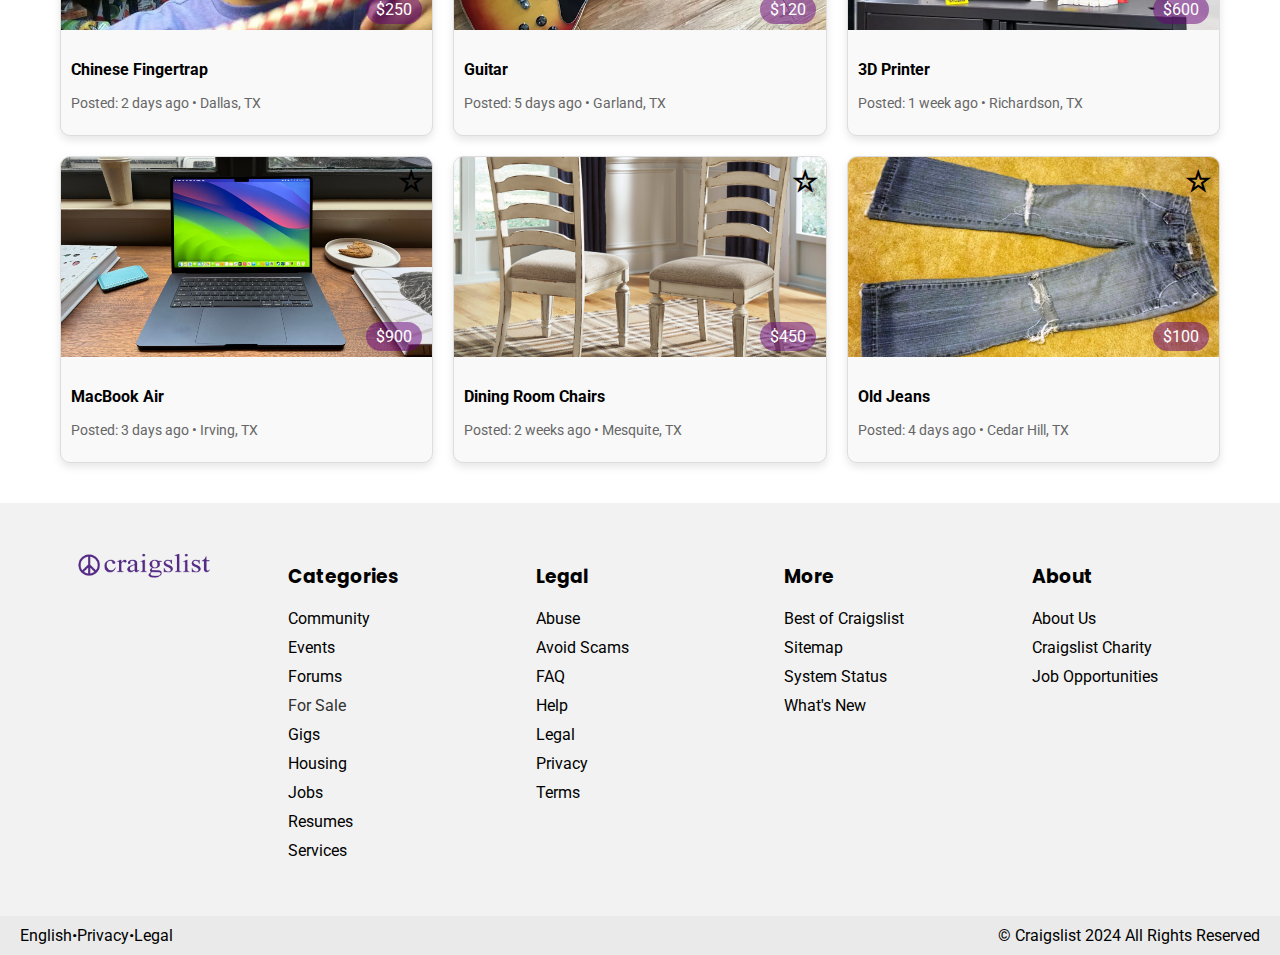
==== commit 6278601e: "Update index.html" ====
--- a/index.html
+++ b/index.html
@@ -7,11 +7,20 @@
         </title>
         <link href="css\home.css" type="text/css" rel="stylesheet" />
         <script src="app.js" type="text/javascript"></script>
+        <!-- Google tag (gtag.js) -->
+        <script async src="https://www.googletagmanager.com/gtag/js?id=G-M72XWB46N5"></script>
+        <script>
+          window.dataLayer = window.dataLayer || [];
+          function gtag(){dataLayer.push(arguments);}
+          gtag('js', new Date());
+        
+          gtag('config', 'G-M72XWB46N5');
+        </script>
     </head>
     <body>
         <section class="header">
             <div class="top_nav">
-                <a>
+                <a href="index.html">
                     <img
                         class="logo"
                         src="images\craigslist_logo.png"
@@ -119,10 +128,12 @@
         <footer>
             <div class="footer-grid">
                 <div class="footer-column logo-column">
-                    <img
-                        src="images/craigslist_logo.png"
-                        alt="Craigslist Logo"
-                    />
+                    <a href="index.html">
+                        <img
+                            src="images/craigslist_logo.png"
+                            alt="Craigslist Logo"
+                        />
+                    </a>
                 </div>
                 <div class="footer-column">
                     <h3>Categories</h3>
